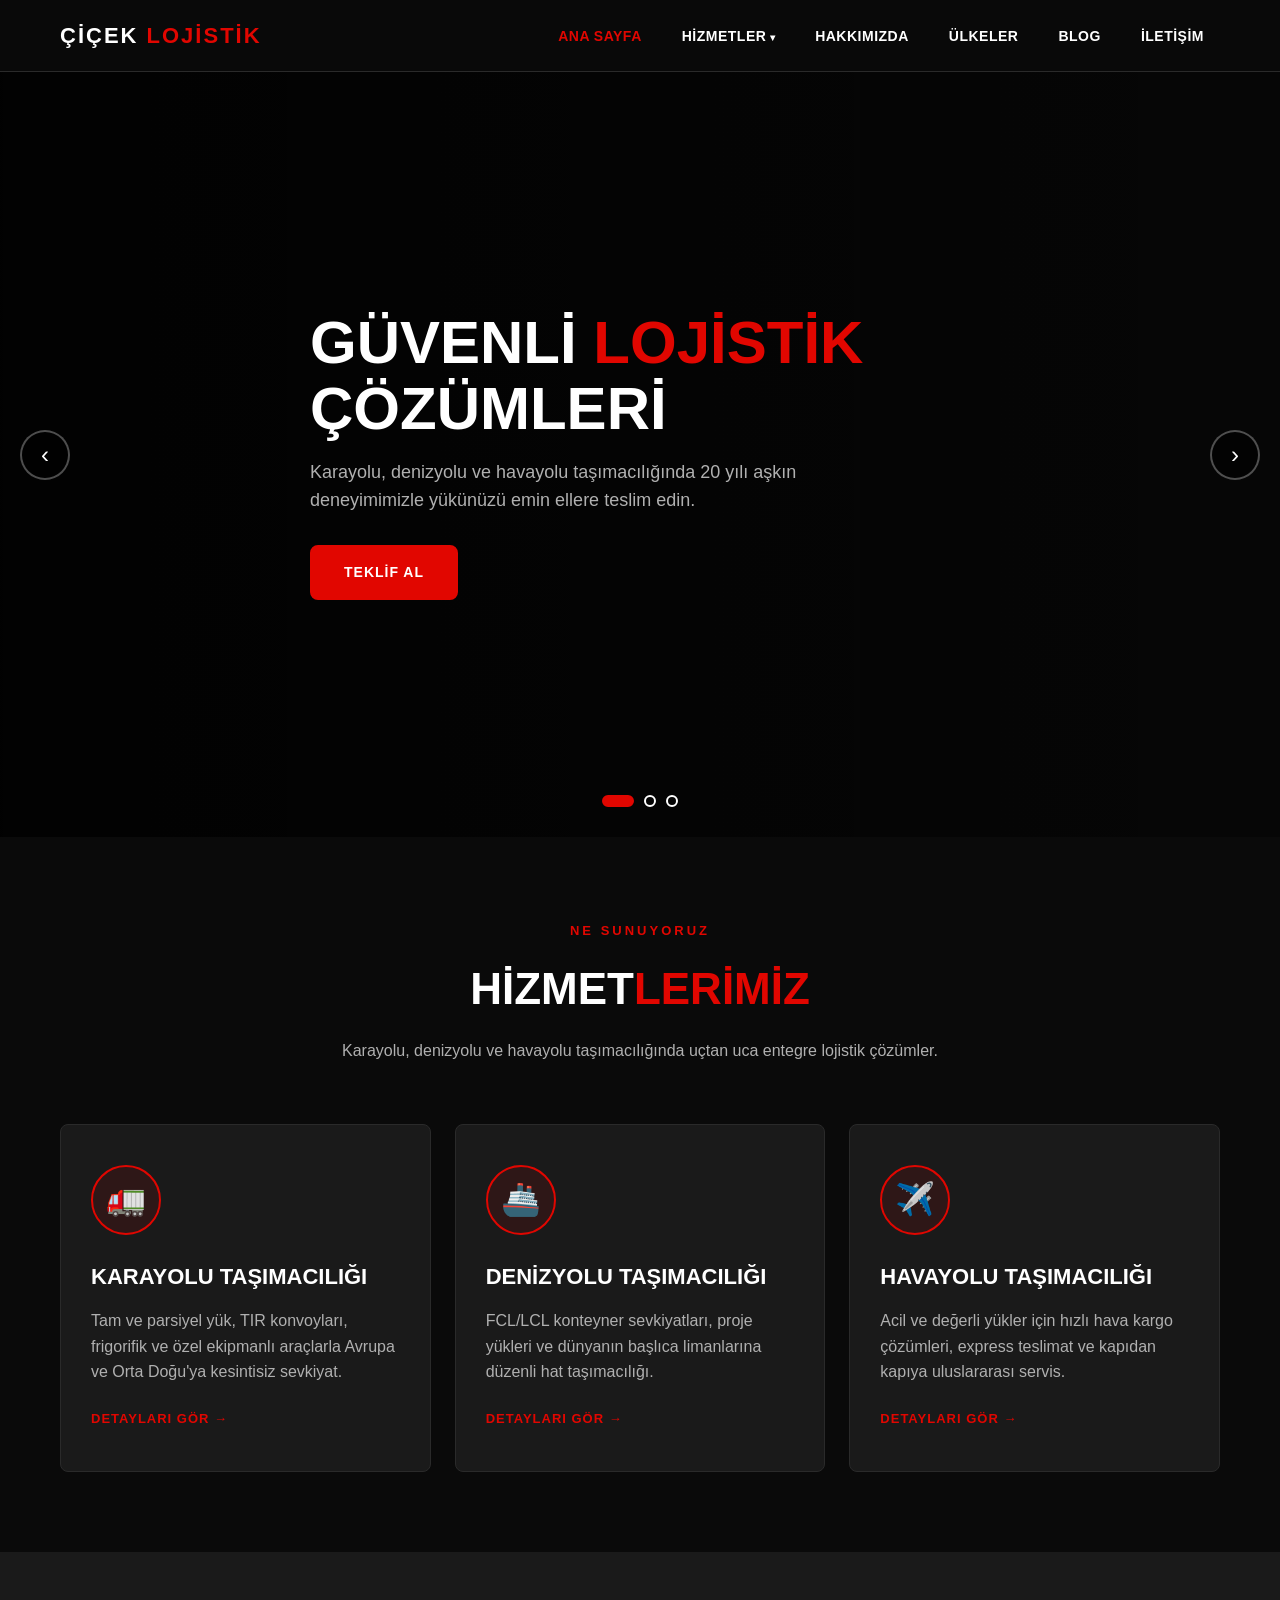
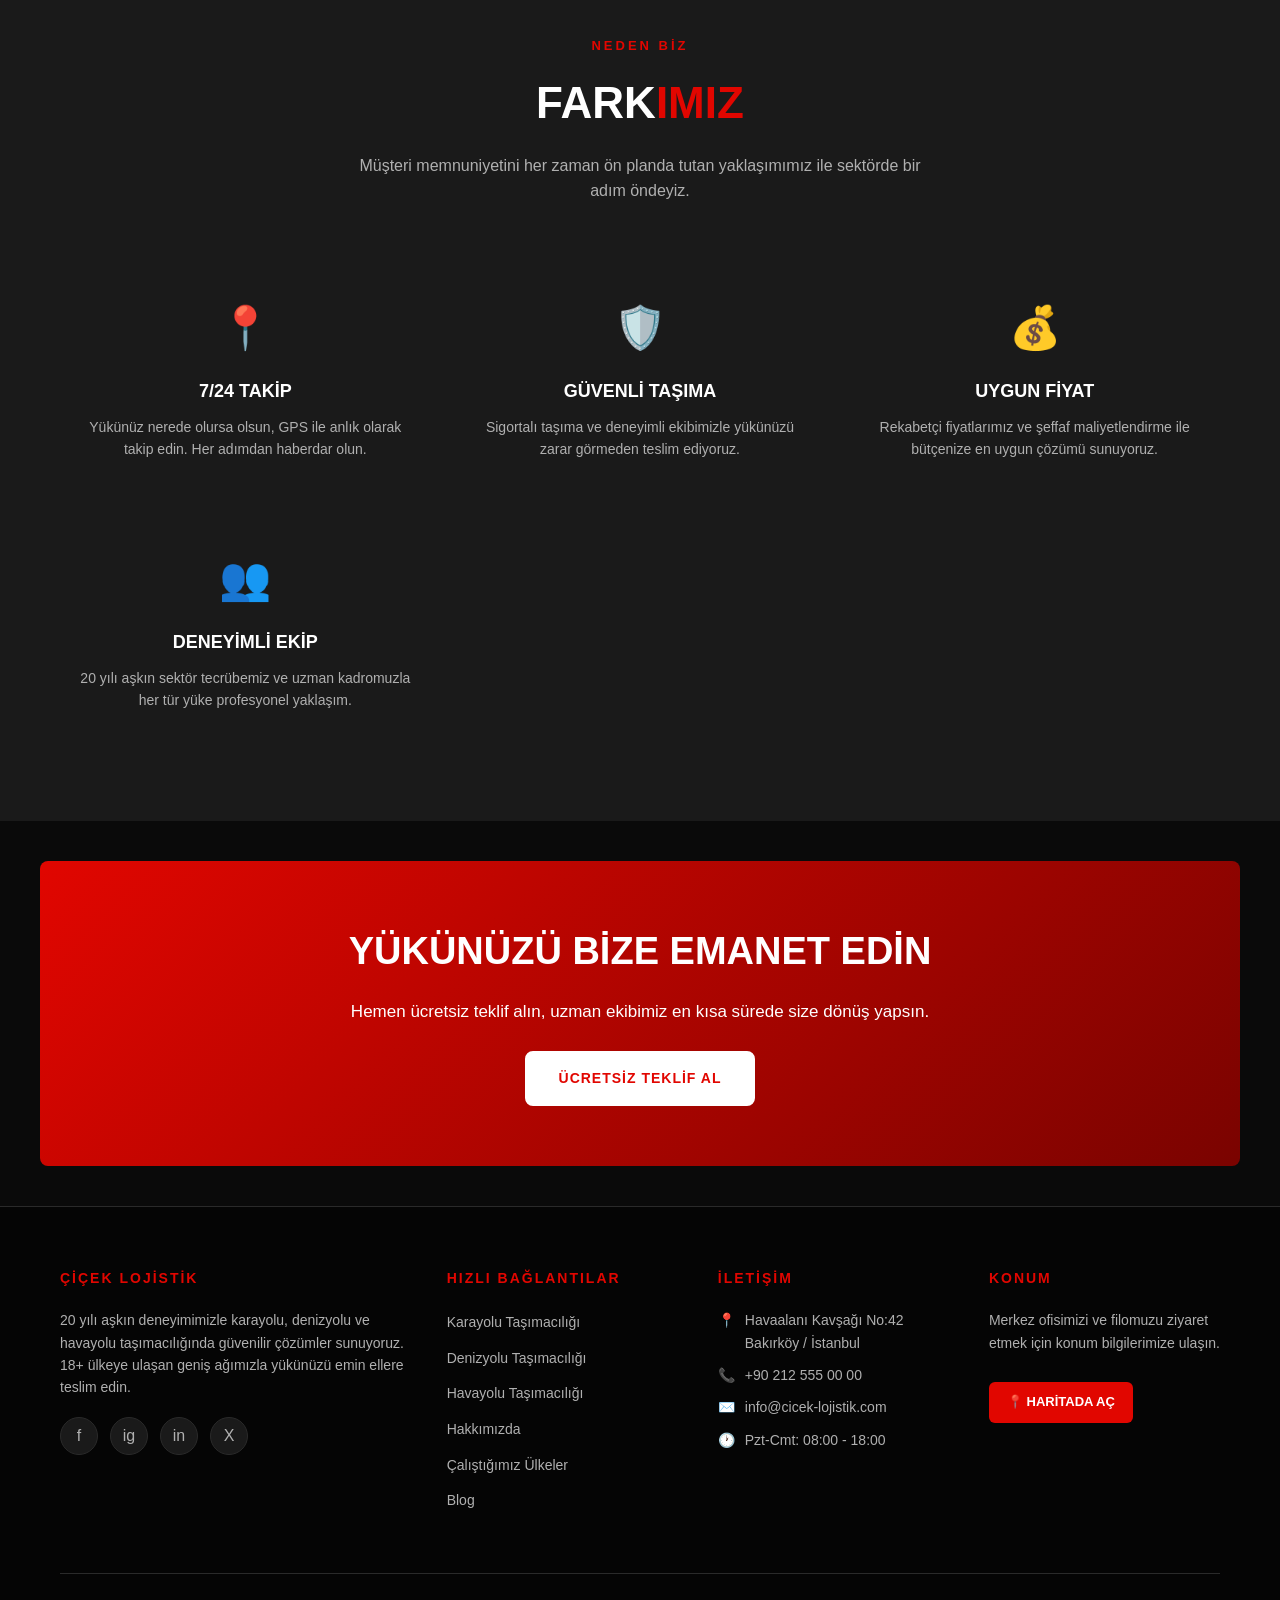
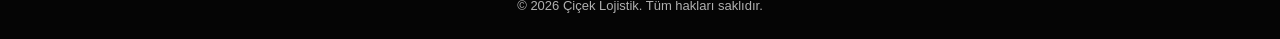
==== index.html @ f99beaea "Initial commit: Cicek Lojistik tanitim sitesi" ====
<!DOCTYPE html>
<html lang="tr">
<head>
  <meta charset="UTF-8" />
  <meta name="viewport" content="width=device-width, initial-scale=1.0" />
  <title>Çiçek Lojistik — Karayolu, Denizyolu ve Havayolu Taşımacılığı</title>
  <meta name="description" content="Çiçek Lojistik ile uluslararası karayolu, denizyolu ve havayolu taşımacılığında güvenilir çözümler." />
  <link rel="stylesheet" href="css/style.css" />
</head>
<body>

<header class="site-header">
  <div class="header-inner">
    <a href="index.html" class="logo">ÇİÇEK <span>LOJİSTİK</span></a>
    <nav class="main-nav" aria-label="Ana menü">
      <ul>
        <li><a href="index.html">Ana Sayfa</a></li>
        <li class="dropdown">
          <a href="#" class="dropdown-toggle">Hizmetler</a>
          <ul class="dropdown-menu">
            <li><a href="karayolu.html">🚛 Karayolu Taşımacılığı</a></li>
            <li><a href="denizyolu.html">🚢 Denizyolu Taşımacılığı</a></li>
            <li><a href="havayolu.html">✈️ Havayolu Taşımacılığı</a></li>
          </ul>
        </li>
        <li><a href="hakkimizda.html">Hakkımızda</a></li>
        <li><a href="ulkeler.html">Ülkeler</a></li>
        <li><a href="blog.html">Blog</a></li>
        <li><a href="iletisim.html">İletişim</a></li>
      </ul>
    </nav>
    <button class="hamburger" aria-label="Menüyü aç/kapa"><span></span><span></span><span></span></button>
  </div>
</header>
<nav class="mobile-menu" aria-label="Mobil menü">
  <ul>
    <li><a href="index.html">Ana Sayfa</a></li>
    <li><a href="karayolu.html">Hizmetler</a></li>
    <li class="sub"><a href="karayolu.html">— Karayolu</a></li>
    <li class="sub"><a href="denizyolu.html">— Denizyolu</a></li>
    <li class="sub"><a href="havayolu.html">— Havayolu</a></li>
    <li><a href="hakkimizda.html">Hakkımızda</a></li>
    <li><a href="ulkeler.html">Çalıştığımız Ülkeler</a></li>
    <li><a href="blog.html">Blog</a></li>
    <li><a href="iletisim.html">İletişim</a></li>
  </ul>
</nav>

<!-- HERO SLIDER -->
<section class="hero-slider" id="heroSlider" aria-label="Tanıtım">
  <div class="slides"></div>
  <button class="slider-arrow prev" aria-label="Önceki">‹</button>
  <button class="slider-arrow next" aria-label="Sonraki">›</button>
  <div class="slider-dots"></div>
</section>

<!-- HİZMETLER -->
<section class="services">
  <div class="container">
    <div class="section-head reveal">
      <span class="eyebrow">Ne Sunuyoruz</span>
      <h2>Hizmet<span>lerimiz</span></h2>
      <p>Karayolu, denizyolu ve havayolu taşımacılığında uçtan uca entegre lojistik çözümler.</p>
    </div>
    <div class="grid">
      <div class="service-card reveal">
        <div class="icon">🚛</div>
        <h3>Karayolu Taşımacılığı</h3>
        <p>Tam ve parsiyel yük, TIR konvoyları, frigorifik ve özel ekipmanlı araçlarla Avrupa ve Orta Doğu'ya kesintisiz sevkiyat.</p>
        <a href="karayolu.html" class="read-more">Detayları Gör →</a>
      </div>
      <div class="service-card reveal">
        <div class="icon">🚢</div>
        <h3>Denizyolu Taşımacılığı</h3>
        <p>FCL/LCL konteyner sevkiyatları, proje yükleri ve dünyanın başlıca limanlarına düzenli hat taşımacılığı.</p>
        <a href="denizyolu.html" class="read-more">Detayları Gör →</a>
      </div>
      <div class="service-card reveal">
        <div class="icon">✈️</div>
        <h3>Havayolu Taşımacılığı</h3>
        <p>Acil ve değerli yükler için hızlı hava kargo çözümleri, express teslimat ve kapıdan kapıya uluslararası servis.</p>
        <a href="havayolu.html" class="read-more">Detayları Gör →</a>
      </div>
    </div>
  </div>
</section>

<!-- NEDEN BİZ -->
<section class="why alt-bg">
  <div class="container">
    <div class="section-head reveal">
      <span class="eyebrow">Neden Biz</span>
      <h2>Fark<span>ımız</span></h2>
      <p>Müşteri memnuniyetini her zaman ön planda tutan yaklaşımımız ile sektörde bir adım öndeyiz.</p>
    </div>
    <div class="grid">
      <div class="feature-card reveal">
        <div class="icon">📍</div>
        <h4>7/24 Takip</h4>
        <p>Yükünüz nerede olursa olsun, GPS ile anlık olarak takip edin. Her adımdan haberdar olun.</p>
      </div>
      <div class="feature-card reveal">
        <div class="icon">🛡️</div>
        <h4>Güvenli Taşıma</h4>
        <p>Sigortalı taşıma ve deneyimli ekibimizle yükünüzü zarar görmeden teslim ediyoruz.</p>
      </div>
      <div class="feature-card reveal">
        <div class="icon">💰</div>
        <h4>Uygun Fiyat</h4>
        <p>Rekabetçi fiyatlarımız ve şeffaf maliyetlendirme ile bütçenize en uygun çözümü sunuyoruz.</p>
      </div>
      <div class="feature-card reveal">
        <div class="icon">👥</div>
        <h4>Deneyimli Ekip</h4>
        <p>20 yılı aşkın sektör tecrübemiz ve uzman kadromuzla her tür yüke profesyonel yaklaşım.</p>
      </div>
    </div>
  </div>
</section>

<!-- CTA -->
<div class="cta-banner reveal">
  <h2>Yükünüzü Bize Emanet Edin</h2>
  <p>Hemen ücretsiz teklif alın, uzman ekibimiz en kısa sürede size dönüş yapsın.</p>
  <a href="iletisim.html" class="btn">Ücretsiz Teklif Al</a>
</div>

<footer class="site-footer">
  <div class="container">
    <div class="footer-grid">
      <div class="footer-col">
        <h4>Çiçek Lojistik</h4>
        <p>20 yılı aşkın deneyimimizle karayolu, denizyolu ve havayolu taşımacılığında güvenilir çözümler sunuyoruz. 18+ ülkeye ulaşan geniş ağımızla yükünüzü emin ellere teslim edin.</p>
        <div class="social">
          <a href="#" aria-label="Facebook">f</a>
          <a href="#" aria-label="Instagram">ig</a>
          <a href="#" aria-label="LinkedIn">in</a>
          <a href="#" aria-label="X">X</a>
        </div>
      </div>
      <div class="footer-col">
        <h4>Hızlı Bağlantılar</h4>
        <ul>
          <li><a href="karayolu.html">Karayolu Taşımacılığı</a></li>
          <li><a href="denizyolu.html">Denizyolu Taşımacılığı</a></li>
          <li><a href="havayolu.html">Havayolu Taşımacılığı</a></li>
          <li><a href="hakkimizda.html">Hakkımızda</a></li>
          <li><a href="ulkeler.html">Çalıştığımız Ülkeler</a></li>
          <li><a href="blog.html">Blog</a></li>
        </ul>
      </div>
      <div class="footer-col">
        <h4>İletişim</h4>
        <div class="footer-contact-item"><span class="icon">📍</span><span>Havaalanı Kavşağı No:42<br>Bakırköy / İstanbul</span></div>
        <div class="footer-contact-item"><span class="icon">📞</span><span>+90 212 555 00 00</span></div>
        <div class="footer-contact-item"><span class="icon">✉️</span><span>info@cicek-lojistik.com</span></div>
        <div class="footer-contact-item"><span class="icon">🕐</span><span>Pzt-Cmt: 08:00 - 18:00</span></div>
      </div>
      <div class="footer-col">
        <h4>Konum</h4>
        <p>Merkez ofisimizi ve filomuzu ziyaret etmek için konum bilgilerimize ulaşın.</p>
        <a href="https://maps.google.com" target="_blank" rel="noopener" class="map-btn">📍 Haritada Aç</a>
      </div>
    </div>
    <div class="footer-bottom">© 2026 Çiçek Lojistik. Tüm hakları saklıdır.</div>
  </div>
</footer>

<script src="js/main.js"></script>
<script src="js/slider.js"></script>
</body>
</html>
---- css/style.css ----
:root {
  --bg: #0a0a0a;
  --bg-2: #1a1a1a;
  --bg-3: #141414;
  --accent: #e10600;
  --accent-hover: #b80500;
  --text: #ffffff;
  --text-muted: #b0b0b0;
  --border: #2a2a2a;
  --success: #16a34a;
  --error: #ef4444;
  --radius: 8px;
  --maxw: 1200px;
  --shadow: 0 10px 30px rgba(0, 0, 0, 0.4);
}

* { box-sizing: border-box; margin: 0; padding: 0; }

html { scroll-behavior: smooth; }

body {
  font-family: 'Segoe UI', Tahoma, Geneva, Verdana, sans-serif;
  background: var(--bg);
  color: var(--text);
  line-height: 1.6;
  -webkit-font-smoothing: antialiased;
}

a { color: inherit; text-decoration: none; }
img { max-width: 100%; display: block; }
ul { list-style: none; }

.container {
  width: 100%;
  max-width: var(--maxw);
  margin: 0 auto;
  padding: 0 20px;
}

.btn {
  display: inline-block;
  padding: 14px 32px;
  background: var(--accent);
  color: #fff;
  border: 2px solid var(--accent);
  border-radius: var(--radius);
  font-weight: 700;
  text-transform: uppercase;
  letter-spacing: 1px;
  cursor: pointer;
  transition: all 0.3s ease;
  font-size: 14px;
}
.btn:hover { background: var(--accent-hover); border-color: var(--accent-hover); transform: translateY(-2px); }
.btn-outline { background: transparent; color: var(--text); }
.btn-outline:hover { background: var(--accent); border-color: var(--accent); }

/* ============ HEADER ============ */
.site-header {
  position: sticky;
  top: 0;
  background: rgba(10, 10, 10, 0.95);
  backdrop-filter: blur(10px);
  border-bottom: 1px solid var(--border);
  z-index: 100;
}
.header-inner {
  display: flex;
  justify-content: space-between;
  align-items: center;
  padding: 18px 20px;
  max-width: var(--maxw);
  margin: 0 auto;
}
.logo {
  font-size: 22px;
  font-weight: 900;
  letter-spacing: 2px;
  text-transform: uppercase;
}
.logo span { color: var(--accent); }

.main-nav { display: none; }
.main-nav ul { display: flex; gap: 8px; align-items: center; }
.main-nav a {
  padding: 10px 16px;
  font-weight: 600;
  font-size: 14px;
  text-transform: uppercase;
  letter-spacing: 0.5px;
  transition: color 0.2s;
  position: relative;
}
.main-nav a:hover, .main-nav a.active { color: var(--accent); }

.dropdown { position: relative; }
.dropdown-toggle::after { content: ' ▾'; font-size: 10px; }
.dropdown-menu {
  position: absolute;
  top: 100%;
  left: 0;
  min-width: 220px;
  background: var(--bg-2);
  border: 1px solid var(--border);
  border-radius: var(--radius);
  padding: 8px 0;
  opacity: 0;
  visibility: hidden;
  transform: translateY(10px);
  transition: all 0.25s ease;
  box-shadow: var(--shadow);
}
.dropdown:hover .dropdown-menu,
.dropdown.open .dropdown-menu {
  opacity: 1;
  visibility: visible;
  transform: translateY(0);
}
.dropdown-menu li { display: block; }
.dropdown-menu a {
  display: block;
  padding: 12px 20px;
  text-transform: none;
  letter-spacing: 0;
  font-size: 14px;
}
.dropdown-menu a:hover { background: var(--bg-3); }

.hamburger {
  display: flex;
  flex-direction: column;
  gap: 5px;
  background: none;
  border: none;
  cursor: pointer;
  padding: 8px;
}
.hamburger span {
  width: 28px;
  height: 3px;
  background: var(--text);
  border-radius: 2px;
  transition: all 0.3s;
}
.hamburger.open span:nth-child(1) { transform: translateY(8px) rotate(45deg); }
.hamburger.open span:nth-child(2) { opacity: 0; }
.hamburger.open span:nth-child(3) { transform: translateY(-8px) rotate(-45deg); }

@media (min-width: 1024px) {
  .main-nav { display: block; }
  .hamburger { display: none; }
}

/* Mobile menu */
.mobile-menu {
  position: fixed;
  top: 70px;
  left: 0;
  right: 0;
  bottom: 0;
  background: var(--bg);
  transform: translateX(100%);
  transition: transform 0.35s ease;
  overflow-y: auto;
  z-index: 99;
}
.mobile-menu.open { transform: translateX(0); }
.mobile-menu ul { padding: 20px; }
.mobile-menu li { border-bottom: 1px solid var(--border); }
.mobile-menu a {
  display: block;
  padding: 18px 10px;
  font-size: 16px;
  font-weight: 600;
  text-transform: uppercase;
}
.mobile-menu .sub a { padding-left: 30px; font-size: 14px; color: var(--text-muted); text-transform: none; }

/* ============ HERO SLIDER ============ */
.hero-slider {
  position: relative;
  height: 85vh;
  min-height: 500px;
  overflow: hidden;
}
.slide {
  position: absolute;
  inset: 0;
  background-size: cover;
  background-position: center;
  opacity: 0;
  transition: opacity 1s ease;
  display: flex;
  align-items: center;
  justify-content: center;
}
.slide::before {
  content: '';
  position: absolute;
  inset: 0;
  background: linear-gradient(90deg, rgba(0,0,0,0.85) 0%, rgba(0,0,0,0.4) 100%);
}
.slide.active { opacity: 1; }
.slide-content {
  position: relative;
  max-width: 700px;
  padding: 0 20px;
  text-align: left;
  z-index: 2;
  transform: translateY(20px);
  opacity: 0;
  transition: all 1s ease 0.3s;
}
.slide.active .slide-content { transform: translateY(0); opacity: 1; }
.slide-content h1 {
  font-size: clamp(32px, 5vw, 60px);
  font-weight: 900;
  margin-bottom: 16px;
  line-height: 1.1;
  text-transform: uppercase;
}
.slide-content h1 span { color: var(--accent); }
.slide-content p {
  font-size: 18px;
  color: var(--text-muted);
  margin-bottom: 30px;
  max-width: 550px;
}

.slider-arrow {
  position: absolute;
  top: 50%;
  transform: translateY(-50%);
  background: rgba(0,0,0,0.5);
  border: 2px solid rgba(255,255,255,0.3);
  color: #fff;
  width: 50px;
  height: 50px;
  border-radius: 50%;
  font-size: 24px;
  cursor: pointer;
  z-index: 3;
  transition: all 0.3s;
}
.slider-arrow:hover { background: var(--accent); border-color: var(--accent); }
.slider-arrow.prev { left: 20px; }
.slider-arrow.next { right: 20px; }

.slider-dots {
  position: absolute;
  bottom: 30px;
  left: 50%;
  transform: translateX(-50%);
  display: flex;
  gap: 10px;
  z-index: 3;
}
.slider-dots button {
  width: 12px;
  height: 12px;
  border-radius: 50%;
  border: 2px solid #fff;
  background: transparent;
  cursor: pointer;
  transition: all 0.3s;
}
.slider-dots button.active { background: var(--accent); border-color: var(--accent); width: 32px; border-radius: 6px; }

/* ============ PAGE HERO (other pages) ============ */
.page-hero {
  height: 360px;
  background-size: cover;
  background-position: center;
  position: relative;
  display: flex;
  align-items: center;
  justify-content: center;
  text-align: center;
}
.page-hero::before {
  content: '';
  position: absolute;
  inset: 0;
  background: linear-gradient(180deg, rgba(0,0,0,0.6) 0%, rgba(10,10,10,0.95) 100%);
}
.page-hero-content { position: relative; z-index: 2; padding: 0 20px; }
.page-hero h1 {
  font-size: clamp(36px, 6vw, 64px);
  font-weight: 900;
  text-transform: uppercase;
  letter-spacing: 2px;
}
.page-hero h1 span { color: var(--accent); }
.page-hero p { color: var(--text-muted); margin-top: 12px; font-size: 18px; }

/* ============ SECTIONS ============ */
section { padding: 80px 0; }
.section-head { text-align: center; margin-bottom: 60px; }
.section-head .eyebrow {
  display: inline-block;
  color: var(--accent);
  font-weight: 700;
  letter-spacing: 3px;
  text-transform: uppercase;
  font-size: 13px;
  margin-bottom: 12px;
}
.section-head h2 {
  font-size: clamp(28px, 4vw, 44px);
  font-weight: 900;
  text-transform: uppercase;
}
.section-head h2 span { color: var(--accent); }
.section-head p { color: var(--text-muted); margin-top: 14px; max-width: 600px; margin-left: auto; margin-right: auto; }

.alt-bg { background: var(--bg-2); }

/* ============ CARDS GRID ============ */
.grid {
  display: grid;
  gap: 24px;
  grid-template-columns: repeat(auto-fit, minmax(280px, 1fr));
}

.service-card {
  background: var(--bg-2);
  border: 1px solid var(--border);
  border-radius: var(--radius);
  padding: 40px 30px;
  transition: all 0.3s;
  position: relative;
  overflow: hidden;
}
.service-card::before {
  content: '';
  position: absolute;
  top: 0; left: 0;
  width: 0;
  height: 4px;
  background: var(--accent);
  transition: width 0.4s;
}
.service-card:hover { transform: translateY(-6px); border-color: var(--accent); }
.service-card:hover::before { width: 100%; }
.service-card .icon {
  width: 70px;
  height: 70px;
  background: rgba(225, 6, 0, 0.1);
  border: 2px solid var(--accent);
  border-radius: 50%;
  display: flex;
  align-items: center;
  justify-content: center;
  font-size: 32px;
  margin-bottom: 24px;
}
.service-card h3 {
  font-size: 22px;
  text-transform: uppercase;
  margin-bottom: 14px;
}
.service-card p { color: var(--text-muted); margin-bottom: 20px; }
.service-card .read-more {
  color: var(--accent);
  font-weight: 700;
  text-transform: uppercase;
  font-size: 13px;
  letter-spacing: 1px;
}
.service-card .read-more:hover { letter-spacing: 2px; }

.feature-card {
  text-align: center;
  padding: 30px 20px;
}
.feature-card .icon {
  font-size: 42px;
  color: var(--accent);
  margin-bottom: 16px;
}
.feature-card h4 {
  font-size: 18px;
  text-transform: uppercase;
  margin-bottom: 10px;
}
.feature-card p { color: var(--text-muted); font-size: 14px; }

/* ============ CTA BANNER ============ */
.cta-banner {
  background: linear-gradient(135deg, var(--accent) 0%, #7a0300 100%);
  padding: 60px 20px;
  text-align: center;
  border-radius: var(--radius);
  margin: 40px auto;
  max-width: var(--maxw);
}
.cta-banner h2 {
  font-size: clamp(26px, 4vw, 38px);
  text-transform: uppercase;
  margin-bottom: 16px;
  font-weight: 900;
}
.cta-banner p { margin-bottom: 26px; font-size: 17px; }
.cta-banner .btn {
  background: #fff;
  color: var(--accent);
  border-color: #fff;
}
.cta-banner .btn:hover { background: #0a0a0a; color: #fff; border-color: #0a0a0a; }

/* ============ SERVICE DETAIL PAGE ============ */
.intro-text { max-width: 800px; margin: 0 auto 40px; }
.intro-text p { color: var(--text-muted); margin-bottom: 16px; font-size: 16px; }

.service-list {
  display: grid;
  gap: 16px;
  grid-template-columns: repeat(auto-fit, minmax(280px, 1fr));
  max-width: 900px;
  margin: 0 auto;
}
.service-list li {
  background: var(--bg-2);
  padding: 20px;
  border-left: 4px solid var(--accent);
  border-radius: 4px;
  display: flex;
  gap: 14px;
  align-items: flex-start;
}
.service-list .check { color: var(--accent); font-size: 22px; flex-shrink: 0; }
.service-list strong { display: block; margin-bottom: 4px; }
.service-list span { color: var(--text-muted); font-size: 14px; }

.category-grid {
  display: grid;
  gap: 20px;
  grid-template-columns: repeat(auto-fit, minmax(200px, 1fr));
}
.category-card {
  background: var(--bg-2);
  border: 1px solid var(--border);
  padding: 28px 20px;
  border-radius: var(--radius);
  text-align: center;
  transition: all 0.3s;
}
.category-card:hover { border-color: var(--accent); transform: translateY(-4px); }
.category-card .icon { font-size: 36px; margin-bottom: 12px; color: var(--accent); }
.category-card h4 { font-size: 16px; text-transform: uppercase; }

/* ============ ABOUT PAGE ============ */
.about-story { max-width: 850px; margin: 0 auto; }
.about-story p { color: var(--text-muted); margin-bottom: 18px; font-size: 16px; }
.mv-grid {
  display: grid;
  gap: 24px;
  grid-template-columns: repeat(auto-fit, minmax(280px, 1fr));
  margin-top: 60px;
}
.mv-card {
  background: var(--bg-2);
  border: 1px solid var(--border);
  border-radius: var(--radius);
  padding: 40px 30px;
}
.mv-card .icon { font-size: 40px; color: var(--accent); margin-bottom: 16px; }
.mv-card h3 { font-size: 22px; text-transform: uppercase; margin-bottom: 14px; }
.mv-card p { color: var(--text-muted); }

/* ============ COUNTRIES GRID ============ */
.countries-grid {
  display: grid;
  grid-template-columns: repeat(auto-fill, minmax(180px, 1fr));
  gap: 16px;
}
.country-card {
  background: var(--bg-2);
  border: 1px solid var(--border);
  border-radius: var(--radius);
  padding: 22px 16px;
  text-align: center;
  transition: all 0.3s;
}
.country-card:hover {
  border-color: var(--accent);
  transform: translateY(-4px);
  box-shadow: var(--shadow);
}
.country-card .flag { font-size: 44px; margin-bottom: 10px; }
.country-card h4 { font-size: 15px; text-transform: uppercase; margin-bottom: 4px; }
.country-card span { color: var(--text-muted); font-size: 12px; }

.continent-title {
  margin-top: 40px;
  margin-bottom: 20px;
  color: var(--accent);
  text-transform: uppercase;
  letter-spacing: 2px;
  font-size: 15px;
  border-bottom: 2px solid var(--border);
  padding-bottom: 10px;
}
.continent-title:first-child { margin-top: 0; }

/* ============ BLOG ============ */
.blog-grid {
  display: grid;
  gap: 26px;
  grid-template-columns: repeat(auto-fill, minmax(300px, 1fr));
}
.blog-card {
  background: var(--bg-2);
  border: 1px solid var(--border);
  border-radius: var(--radius);
  overflow: hidden;
  cursor: pointer;
  transition: all 0.3s;
}
.blog-card:hover { transform: translateY(-6px); border-color: var(--accent); }
.blog-card .thumb {
  height: 200px;
  background-size: cover;
  background-position: center;
  position: relative;
}
.blog-card .thumb::after {
  content: '';
  position: absolute;
  inset: 0;
  background: linear-gradient(180deg, transparent 50%, rgba(0,0,0,0.6) 100%);
}
.blog-card .body { padding: 24px; }
.blog-card .date {
  color: var(--accent);
  font-size: 12px;
  text-transform: uppercase;
  letter-spacing: 1px;
  font-weight: 700;
  margin-bottom: 10px;
  display: block;
}
.blog-card h3 { font-size: 18px; margin-bottom: 12px; line-height: 1.35; }
.blog-card .excerpt { color: var(--text-muted); font-size: 14px; margin-bottom: 18px; }
.blog-card .more { color: var(--accent); font-weight: 700; font-size: 13px; text-transform: uppercase; }

/* Modal */
.modal-backdrop {
  position: fixed;
  inset: 0;
  background: rgba(0,0,0,0.85);
  backdrop-filter: blur(4px);
  display: none;
  align-items: center;
  justify-content: center;
  z-index: 1000;
  padding: 20px;
}
.modal-backdrop.open { display: flex; }
.modal {
  background: var(--bg-2);
  border: 1px solid var(--border);
  border-radius: var(--radius);
  max-width: 800px;
  width: 100%;
  max-height: 90vh;
  overflow-y: auto;
  position: relative;
  animation: modalIn 0.3s ease;
}
@keyframes modalIn {
  from { transform: translateY(30px); opacity: 0; }
  to { transform: translateY(0); opacity: 1; }
}
.modal .close {
  position: absolute;
  top: 14px;
  right: 14px;
  background: rgba(0,0,0,0.6);
  border: none;
  color: #fff;
  width: 40px;
  height: 40px;
  border-radius: 50%;
  font-size: 22px;
  cursor: pointer;
  z-index: 2;
}
.modal .close:hover { background: var(--accent); }
.modal .hero-img {
  height: 260px;
  background-size: cover;
  background-position: center;
}
.modal .body { padding: 32px; }
.modal .date { color: var(--accent); font-size: 13px; text-transform: uppercase; letter-spacing: 1px; }
.modal h2 { font-size: 28px; margin: 10px 0 20px; }
.modal p { color: var(--text-muted); margin-bottom: 16px; line-height: 1.8; }

/* ============ CONTACT ============ */
.contact-grid {
  display: grid;
  gap: 40px;
  grid-template-columns: 1fr;
}
@media (min-width: 900px) {
  .contact-grid { grid-template-columns: 1fr 1.3fr; }
}
.contact-info h3 {
  font-size: 24px;
  text-transform: uppercase;
  margin-bottom: 24px;
}
.info-item {
  display: flex;
  gap: 16px;
  margin-bottom: 24px;
  align-items: flex-start;
}
.info-item .icon {
  width: 48px;
  height: 48px;
  background: rgba(225,6,0,0.1);
  border: 1px solid var(--accent);
  border-radius: 50%;
  display: flex;
  align-items: center;
  justify-content: center;
  font-size: 20px;
  color: var(--accent);
  flex-shrink: 0;
}
.info-item strong { display: block; margin-bottom: 4px; text-transform: uppercase; font-size: 14px; }
.info-item span { color: var(--text-muted); font-size: 14px; }

form.contact-form {
  background: var(--bg-2);
  border: 1px solid var(--border);
  border-radius: var(--radius);
  padding: 36px;
}
.form-row { display: grid; gap: 16px; grid-template-columns: 1fr; margin-bottom: 16px; }
@media (min-width: 600px) {
  .form-row.two { grid-template-columns: 1fr 1fr; }
}
.form-field label {
  display: block;
  font-size: 13px;
  text-transform: uppercase;
  letter-spacing: 1px;
  font-weight: 700;
  margin-bottom: 8px;
}
.form-field input,
.form-field select,
.form-field textarea {
  width: 100%;
  padding: 14px 16px;
  background: var(--bg-3);
  border: 1px solid var(--border);
  border-radius: 6px;
  color: var(--text);
  font-size: 15px;
  font-family: inherit;
  transition: all 0.2s;
}
.form-field input:focus,
.form-field select:focus,
.form-field textarea:focus {
  outline: none;
  border-color: var(--accent);
  background: var(--bg);
}
.form-field textarea { resize: vertical; min-height: 140px; }
.form-field.error input,
.form-field.error select,
.form-field.error textarea {
  border-color: var(--error);
}
.error-msg {
  color: var(--error);
  font-size: 12px;
  margin-top: 6px;
  display: none;
}
.form-field.error .error-msg { display: block; }
.form-success {
  background: rgba(22, 163, 74, 0.12);
  border: 1px solid var(--success);
  color: #86efac;
  padding: 20px;
  border-radius: var(--radius);
  text-align: center;
  display: none;
}
.form-success.show { display: block; }

.map-placeholder {
  margin-top: 40px;
  height: 300px;
  background: var(--bg-2);
  border: 1px solid var(--border);
  border-radius: var(--radius);
  display: flex;
  flex-direction: column;
  align-items: center;
  justify-content: center;
  text-align: center;
  padding: 20px;
  background-image:
    linear-gradient(rgba(225,6,0,0.05) 1px, transparent 1px),
    linear-gradient(90deg, rgba(225,6,0,0.05) 1px, transparent 1px);
  background-size: 40px 40px;
}
.map-placeholder .pin {
  font-size: 54px;
  color: var(--accent);
  margin-bottom: 12px;
  animation: bounce 2s infinite;
}
@keyframes bounce {
  0%, 100% { transform: translateY(0); }
  50% { transform: translateY(-10px); }
}
.map-placeholder strong { font-size: 18px; text-transform: uppercase; margin-bottom: 6px; }
.map-placeholder span { color: var(--text-muted); font-size: 14px; margin-bottom: 14px; }

/* ============ FOOTER ============ */
.site-footer {
  background: #050505;
  border-top: 1px solid var(--border);
  padding: 60px 0 0;
  margin-top: 40px;
}
.footer-grid {
  display: grid;
  gap: 40px;
  grid-template-columns: 1fr;
}
@media (min-width: 640px) { .footer-grid { grid-template-columns: 1fr 1fr; } }
@media (min-width: 1024px) { .footer-grid { grid-template-columns: 1.5fr 1fr 1fr 1fr; } }

.footer-col h4 {
  font-size: 14px;
  text-transform: uppercase;
  letter-spacing: 2px;
  margin-bottom: 20px;
  color: var(--accent);
}
.footer-col p { color: var(--text-muted); font-size: 14px; margin-bottom: 18px; }
.footer-col ul li { margin-bottom: 10px; }
.footer-col ul a { color: var(--text-muted); font-size: 14px; transition: color 0.2s; }
.footer-col ul a:hover { color: var(--accent); }
.social { display: flex; gap: 12px; }
.social a {
  width: 38px;
  height: 38px;
  background: var(--bg-2);
  border: 1px solid var(--border);
  border-radius: 50%;
  display: flex;
  align-items: center;
  justify-content: center;
  color: var(--text-muted);
  transition: all 0.3s;
  font-size: 16px;
}
.social a:hover { background: var(--accent); color: #fff; border-color: var(--accent); transform: translateY(-3px); }
.footer-contact-item {
  display: flex;
  gap: 10px;
  align-items: flex-start;
  color: var(--text-muted);
  font-size: 14px;
  margin-bottom: 10px;
}
.footer-contact-item .icon { color: var(--accent); flex-shrink: 0; }
.map-btn {
  display: inline-block;
  margin-top: 10px;
  padding: 10px 18px;
  background: var(--accent);
  color: #fff;
  border-radius: 6px;
  font-size: 13px;
  font-weight: 700;
  text-transform: uppercase;
}
.map-btn:hover { background: var(--accent-hover); }

.footer-bottom {
  margin-top: 50px;
  padding: 22px 0;
  border-top: 1px solid var(--border);
  text-align: center;
  color: var(--text-muted);
  font-size: 13px;
}

/* ============ REVEAL ANIMATION ============ */
.reveal {
  opacity: 0;
  transform: translateY(40px);
  transition: opacity 0.8s ease, transform 0.8s ease;
}
.reveal.visible {
  opacity: 1;
  transform: translateY(0);
}

/* ============ RESPONSIVE TWEAKS ============ */
@media (max-width: 640px) {
  section { padding: 60px 0; }
  .hero-slider { height: 75vh; }
  .slide-content h1 { font-size: 32px; }
  .slider-arrow { width: 40px; height: 40px; font-size: 18px; }
  .slider-arrow.prev { left: 10px; }
  .slider-arrow.next { right: 10px; }
  form.contact-form { padding: 24px; }
  .modal .body { padding: 24px; }
}
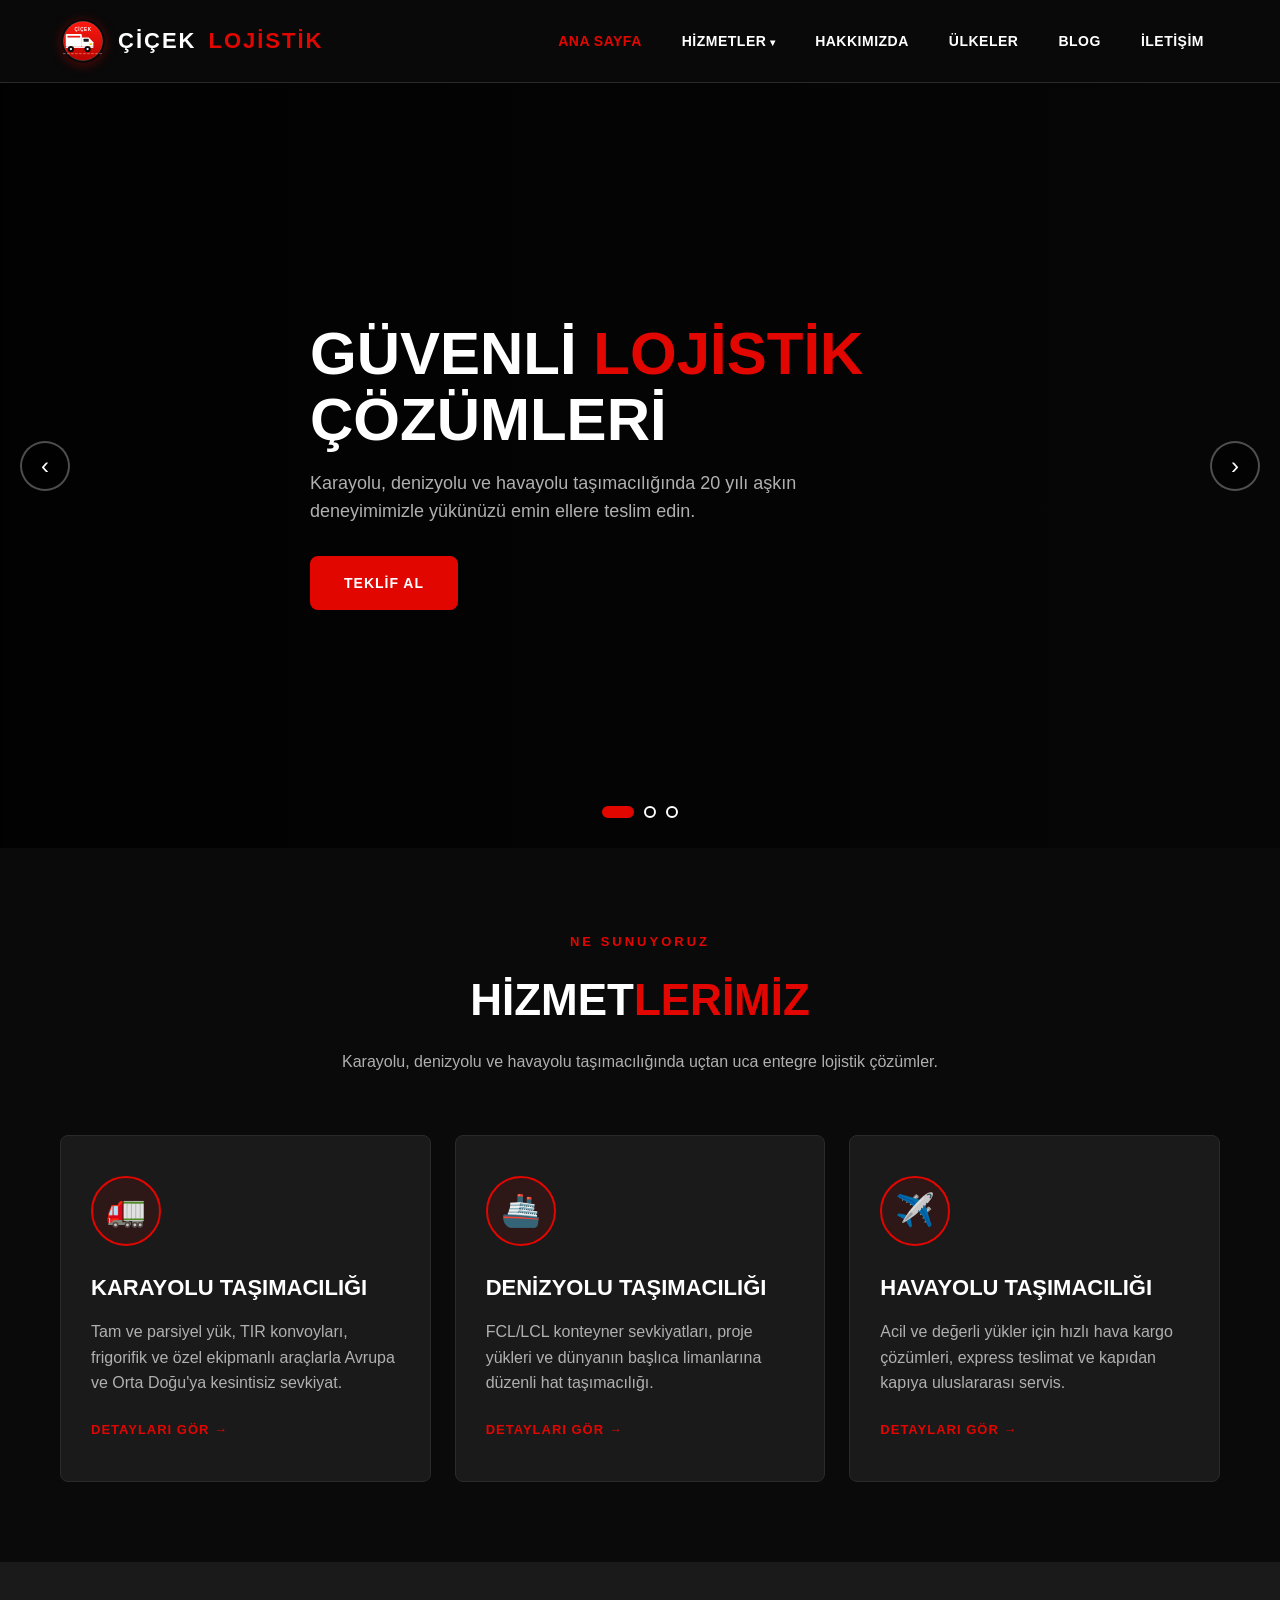
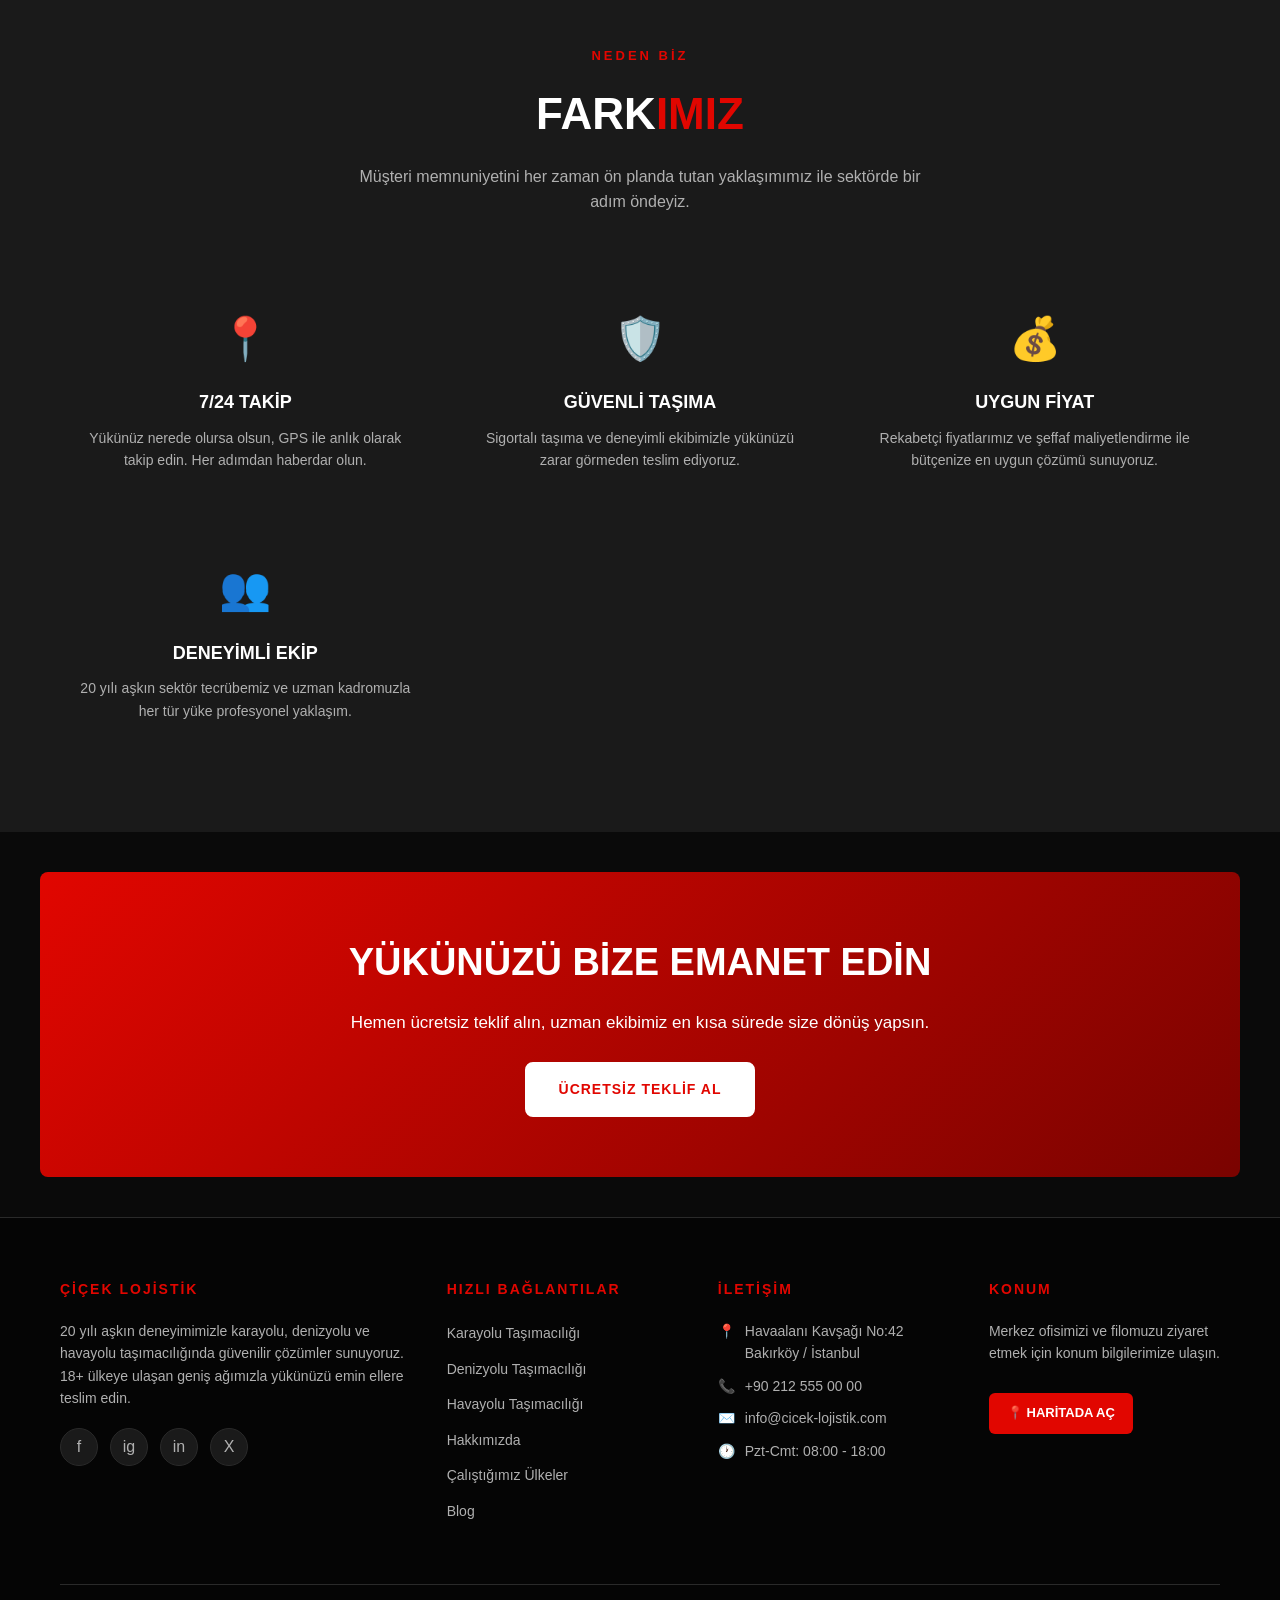
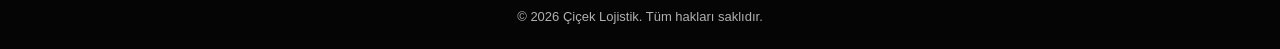
==== commit 6cc2c21e: "Add brand logo to header across all pages" ====
--- a/index.html
+++ b/index.html
@@ -11,7 +11,7 @@
 
 <header class="site-header">
   <div class="header-inner">
-    <a href="index.html" class="logo">ÇİÇEK <span>LOJİSTİK</span></a>
+    <a href="index.html" class="logo"><img src="assets/logo.svg" alt="Çiçek Lojistik" class="logo-img" />ÇİÇEK <span>LOJİSTİK</span></a>
     <nav class="main-nav" aria-label="Ana menü">
       <ul>
         <li><a href="index.html">Ana Sayfa</a></li>
--- a/css/style.css
+++ b/css/style.css
@@ -73,12 +73,28 @@
   margin: 0 auto;
 }
 .logo {
+  display: inline-flex;
+  align-items: center;
+  gap: 12px;
   font-size: 22px;
   font-weight: 900;
   letter-spacing: 2px;
   text-transform: uppercase;
-}
+  line-height: 1;
+}
+.logo-img {
+  width: 46px;
+  height: 46px;
+  flex-shrink: 0;
+  filter: drop-shadow(0 2px 6px rgba(225, 6, 0, 0.35));
+  transition: transform 0.4s ease;
+}
+.logo:hover .logo-img { transform: rotate(-8deg) scale(1.05); }
 .logo span { color: var(--accent); }
+@media (max-width: 420px) {
+  .logo { font-size: 18px; gap: 8px; }
+  .logo-img { width: 38px; height: 38px; }
+}
 
 .main-nav { display: none; }
 .main-nav ul { display: flex; gap: 8px; align-items: center; }
